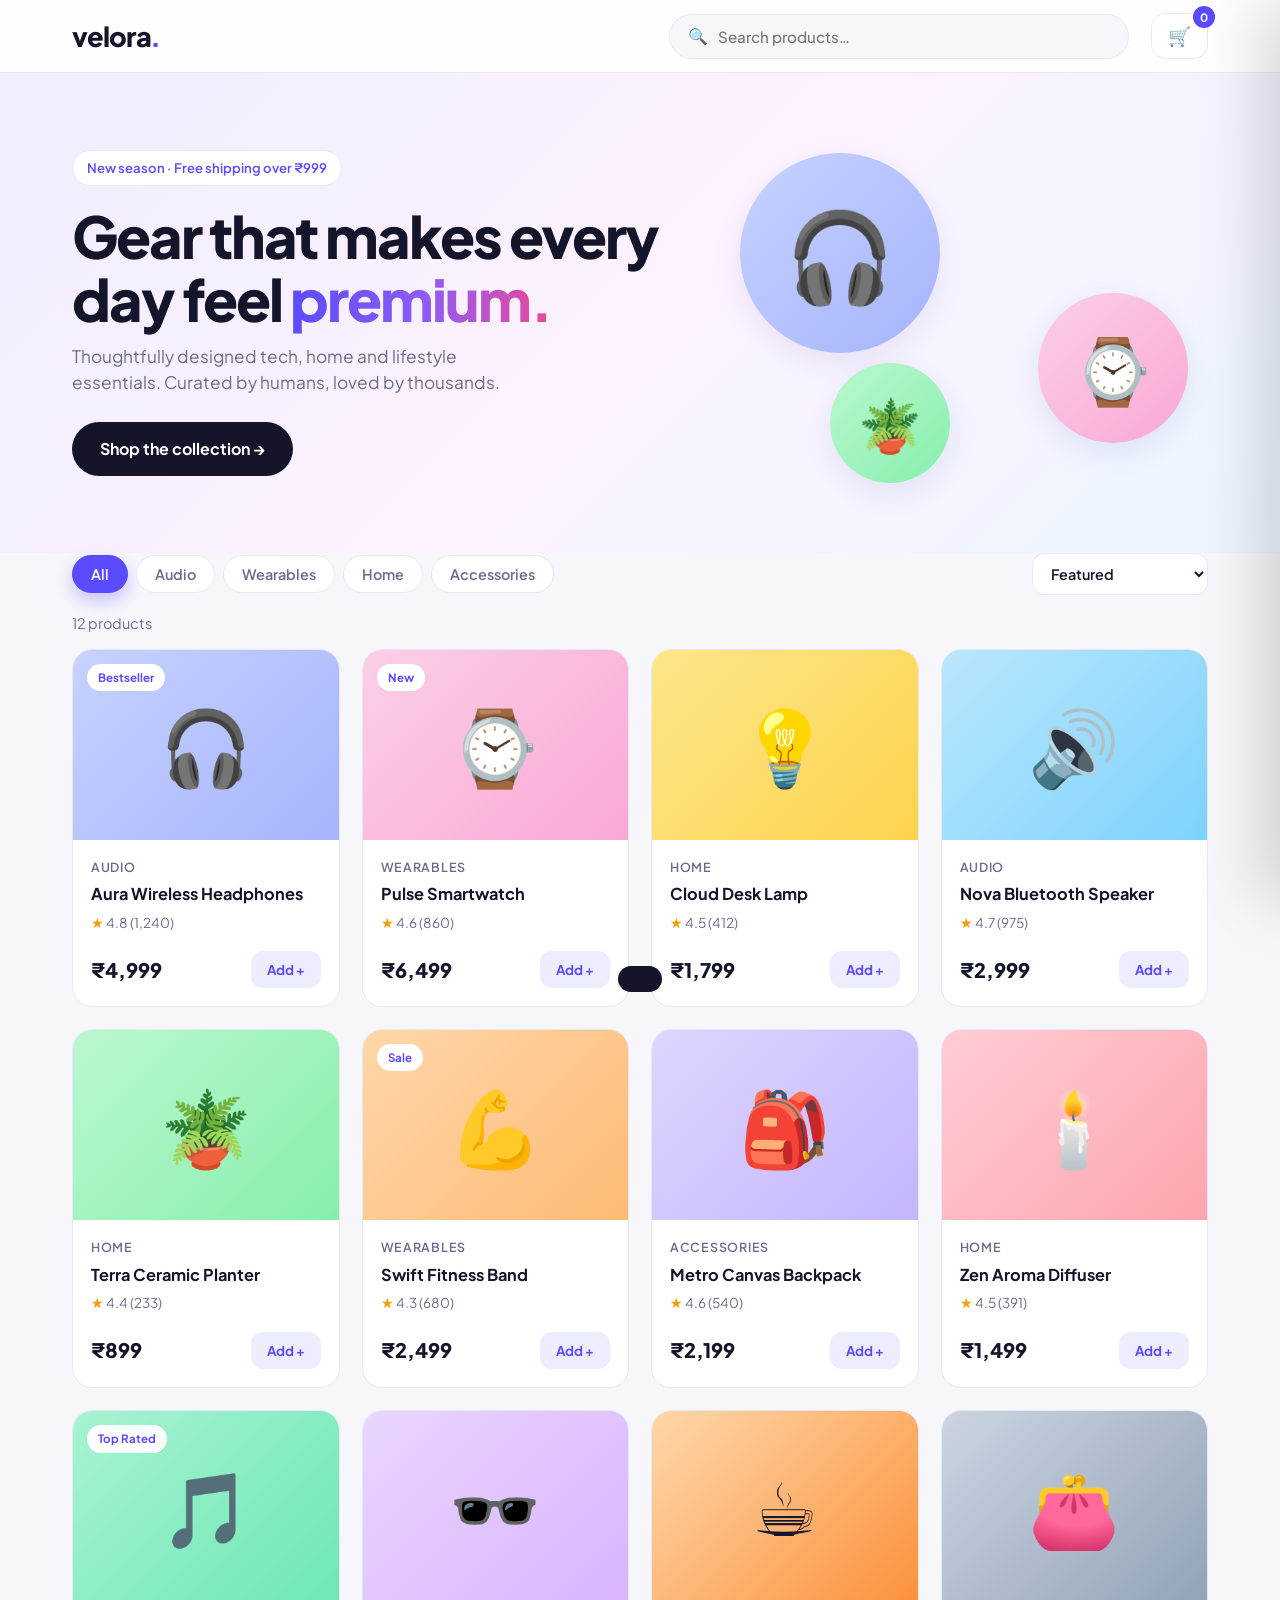
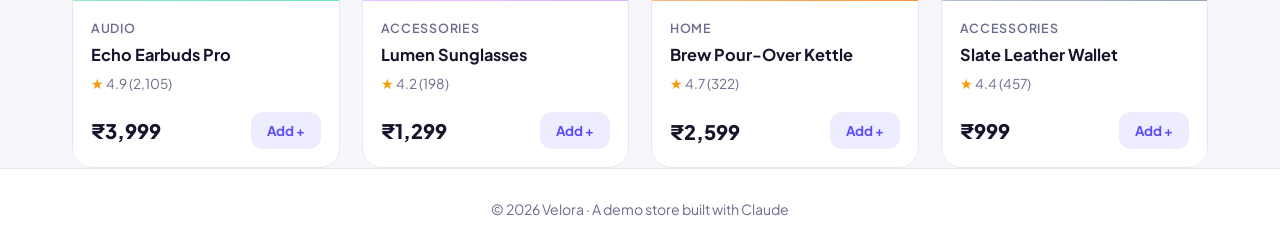
==== index.html @ 09b1001b "Move project files to repo root Co-Authored-By: Claude Sonnet 5.5 <noreply@anthropic.com>" ====
<!DOCTYPE html>
<html lang="en">
<head>
  <meta charset="UTF-8" />
  <meta name="viewport" content="width=device-width, initial-scale=1.0" />
  <title>Velora — Modern Lifestyle Store</title>
  <link rel="preconnect" href="https://fonts.googleapis.com" />
  <link rel="preconnect" href="https://fonts.gstatic.com" crossorigin />
  <link href="https://fonts.googleapis.com/css2?family=Plus+Jakarta+Sans:wght@400;500;600;700;800&display=swap" rel="stylesheet" />
  <link rel="stylesheet" href="style.css" />
</head>
<body>
  <header class="nav">
    <div class="container nav-inner">
      <a class="logo" href="#">velora<span>.</span></a>
      <div class="search">
        <span>🔍</span>
        <input id="search" type="search" placeholder="Search products…" autocomplete="off" />
      </div>
      <button class="cart-btn" id="open-cart" aria-label="Open cart">
        🛒 <span class="badge" id="cart-count">0</span>
      </button>
    </div>
  </header>

  <section class="hero">
    <div class="container hero-inner">
      <div class="hero-text">
        <span class="pill">New season · Free shipping over ₹999</span>
        <h1>Gear that makes every day feel <em>premium.</em></h1>
        <p>Thoughtfully designed tech, home and lifestyle essentials. Curated by humans, loved by thousands.</p>
        <a href="#shop" class="cta">Shop the collection →</a>
      </div>
      <div class="hero-art">
        <div class="orb o1">🎧</div>
        <div class="orb o2">⌚</div>
        <div class="orb o3">🪴</div>
      </div>
    </div>
  </section>

  <main class="container" id="shop">
    <div class="toolbar">
      <div class="chips" id="chips"></div>
      <select id="sort" aria-label="Sort products">
        <option value="featured">Featured</option>
        <option value="low">Price: Low to High</option>
        <option value="high">Price: High to Low</option>
        <option value="rating">Top Rated</option>
      </select>
    </div>
    <p class="result-count" id="result-count"></p>
    <div class="grid" id="grid"></div>
    <p class="no-results" id="no-results" hidden>No products match your search 😕</p>
  </main>

  <footer class="footer">
    <div class="container">© 2026 Velora · A demo store built with Claude</div>
  </footer>

  <div class="overlay" id="overlay"></div>
  <aside class="drawer" id="drawer" aria-label="Shopping cart">
    <div class="drawer-head">
      <h2>Your Cart</h2>
      <button id="close-cart" aria-label="Close cart">✕</button>
    </div>
    <div class="drawer-body" id="cart-items"></div>
    <div class="drawer-foot">
      <div class="row"><span>Subtotal</span><strong id="subtotal">₹0</strong></div>
      <div class="row muted"><span>Shipping</span><span id="shipping">—</span></div>
      <div class="row total"><span>Total</span><strong id="total">₹0</strong></div>
      <button class="checkout" id="checkout">Checkout</button>
    </div>
  </aside>

  <div class="toast" id="toast"></div>

  <script src="products.js"></script>
  <script src="script.js"></script>
</body>
</html>
---- style.css ----
:root {
  --bg: #f7f7fb;
  --surface: #ffffff;
  --text: #14142b;
  --muted: #6b6b8d;
  --border: #e8e8f2;
  --accent: #5b4bff;
  --accent-2: #8b5cf6;
  --accent-soft: #eeecff;
  --danger: #ef4444;
  --radius: 20px;
  --shadow: 0 10px 30px rgba(40, 30, 120, 0.08);
}

* { box-sizing: border-box; margin: 0; padding: 0; }
html { scroll-behavior: smooth; }
body {
  font-family: "Plus Jakarta Sans", system-ui, sans-serif;
  background: var(--bg);
  color: var(--text);
  line-height: 1.5;
}
button { font-family: inherit; cursor: pointer; }
.container { max-width: 1180px; margin: 0 auto; padding: 0 22px; }

/* Navbar */
.nav {
  position: sticky; top: 0; z-index: 20;
  background: rgba(255, 255, 255, 0.82);
  backdrop-filter: blur(14px);
  border-bottom: 1px solid var(--border);
}
.nav-inner { display: flex; align-items: center; gap: 22px; height: 72px; }
.logo { font-size: 1.7rem; font-weight: 800; letter-spacing: -0.04em; color: var(--text); text-decoration: none; }
.logo span { color: var(--accent); }
.search {
  flex: 1; max-width: 460px; margin-left: auto;
  display: flex; align-items: center; gap: 10px;
  background: var(--bg); border: 1px solid var(--border);
  border-radius: 999px; padding: 0 18px;
  transition: border-color 0.2s, box-shadow 0.2s;
}
.search:focus-within { border-color: var(--accent); box-shadow: 0 0 0 4px var(--accent-soft); }
.search input { flex: 1; border: none; background: transparent; padding: 12px 0; font-family: inherit; font-size: 0.95rem; font-weight: 500; outline: none; color: var(--text); }
.cart-btn {
  position: relative; border: 1px solid var(--border); background: var(--surface);
  border-radius: 14px; padding: 10px 16px; font-size: 1.15rem;
  transition: transform 0.15s, box-shadow 0.2s;
}
.cart-btn:hover { box-shadow: var(--shadow); transform: translateY(-1px); }
.badge {
  position: absolute; top: -8px; right: -8px;
  background: var(--accent); color: #fff; font-size: 0.72rem; font-weight: 700;
  min-width: 22px; height: 22px; border-radius: 999px;
  display: grid; place-items: center; padding: 0 6px;
}
.badge.bump { animation: bump 0.3s; }
@keyframes bump { 50% { transform: scale(1.4); } }

/* Hero */
.hero { background: linear-gradient(135deg, #f0edff 0%, #fdf2ff 50%, #eaf6ff 100%); overflow: hidden; }
.hero-inner { display: grid; grid-template-columns: 1.1fr 0.9fr; gap: 30px; align-items: center; padding-top: 70px; padding-bottom: 70px; }
.pill { display: inline-block; background: #fff; border: 1px solid var(--border); color: var(--accent); font-weight: 600; font-size: 0.82rem; padding: 7px 14px; border-radius: 999px; }
.hero h1 { font-size: clamp(2.2rem, 5vw, 3.6rem); line-height: 1.1; letter-spacing: -0.035em; margin: 18px 0 14px; font-weight: 800; }
.hero h1 em { font-style: normal; background: linear-gradient(90deg, var(--accent), var(--accent-2), #ec4899); -webkit-background-clip: text; background-clip: text; color: transparent; }
.hero p { color: var(--muted); font-size: 1.08rem; max-width: 460px; }
.cta {
  display: inline-block; margin-top: 26px; background: var(--text); color: #fff;
  padding: 15px 28px; border-radius: 999px; text-decoration: none; font-weight: 700;
  transition: transform 0.2s, box-shadow 0.2s;
}
.cta:hover { transform: translateY(-2px); box-shadow: 0 14px 30px rgba(20, 20, 43, 0.25); }
.hero-art { position: relative; height: 340px; }
.orb { position: absolute; display: grid; place-items: center; border-radius: 50%; box-shadow: var(--shadow); animation: floaty 6s ease-in-out infinite; }
.o1 { width: 200px; height: 200px; font-size: 5.5rem; background: linear-gradient(135deg, #c7d2fe, #a5b4fc); top: 10px; left: 30px; }
.o2 { width: 150px; height: 150px; font-size: 4rem; background: linear-gradient(135deg, #fbcfe8, #f9a8d4); top: 150px; right: 20px; animation-delay: -2s; }
.o3 { width: 120px; height: 120px; font-size: 3.2rem; background: linear-gradient(135deg, #bbf7d0, #86efac); bottom: 0; left: 120px; animation-delay: -4s; }
@keyframes floaty { 50% { transform: translateY(-16px); } }

/* Toolbar */
main { padding-top: 46px; padding-bottom: 70px; }
.toolbar { display: flex; justify-content: space-between; align-items: center; gap: 14px; flex-wrap: wrap; }
.chips { display: flex; gap: 8px; flex-wrap: wrap; }
.chip {
  border: 1px solid var(--border); background: var(--surface); color: var(--muted);
  padding: 9px 18px; border-radius: 999px; font-weight: 600; font-size: 0.9rem;
  transition: all 0.2s;
}
.chip:hover { border-color: var(--accent); color: var(--accent); }
.chip.active { background: var(--accent); border-color: var(--accent); color: #fff; box-shadow: 0 8px 18px rgba(91, 75, 255, 0.3); }
#sort {
  border: 1px solid var(--border); background: var(--surface); border-radius: 12px;
  padding: 10px 14px; font-family: inherit; font-size: 0.9rem; font-weight: 600; color: var(--text); outline: none;
}
.result-count { color: var(--muted); font-size: 0.9rem; margin: 18px 0 14px; }

/* Product grid */
.grid { display: grid; grid-template-columns: repeat(auto-fill, minmax(250px, 1fr)); gap: 22px; }
.card {
  background: var(--surface); border: 1px solid var(--border); border-radius: var(--radius);
  overflow: hidden; display: flex; flex-direction: column;
  transition: transform 0.25s, box-shadow 0.25s;
  animation: rise 0.4s ease both;
}
.card:hover { transform: translateY(-6px); box-shadow: 0 20px 44px rgba(40, 30, 120, 0.14); }
@keyframes rise { from { opacity: 0; transform: translateY(14px); } to { opacity: 1; transform: none; } }
.art { position: relative; height: 190px; display: grid; place-items: center; font-size: 4.6rem; transition: transform 0.35s; }
.card:hover .art span { display: inline-block; transform: scale(1.12) rotate(-4deg); }
.art span { transition: transform 0.35s; }
.tag { position: absolute; top: 14px; left: 14px; background: #fff; font-size: 0.72rem; font-weight: 700; padding: 5px 11px; border-radius: 999px; color: var(--accent); }
.info { padding: 18px; display: flex; flex-direction: column; gap: 6px; flex: 1; }
.cat { color: var(--muted); font-size: 0.78rem; font-weight: 600; text-transform: uppercase; letter-spacing: 0.06em; }
.name { font-weight: 700; font-size: 1.02rem; }
.rating { color: var(--muted); font-size: 0.85rem; }
.rating b { color: #f59e0b; }
.buy { display: flex; justify-content: space-between; align-items: center; margin-top: auto; padding-top: 12px; }
.price { font-size: 1.25rem; font-weight: 800; }
.add {
  border: none; background: var(--accent-soft); color: var(--accent); font-weight: 700;
  padding: 10px 16px; border-radius: 12px; transition: all 0.2s;
}
.add:hover { background: var(--accent); color: #fff; }
.no-results { text-align: center; padding: 60px 0; color: var(--muted); font-size: 1.1rem; }

/* Cart drawer */
.overlay { position: fixed; inset: 0; background: rgba(20, 20, 43, 0.45); opacity: 0; pointer-events: none; transition: opacity 0.3s; z-index: 30; }
.overlay.show { opacity: 1; pointer-events: auto; }
.drawer {
  position: fixed; top: 0; right: 0; height: 100%; width: min(420px, 100%);
  background: var(--surface); z-index: 40; display: flex; flex-direction: column;
  transform: translateX(100%); transition: transform 0.35s cubic-bezier(0.22, 1, 0.36, 1);
  box-shadow: -20px 0 60px rgba(0, 0, 0, 0.15);
}
.drawer.open { transform: none; }
.drawer-head { display: flex; justify-content: space-between; align-items: center; padding: 22px; border-bottom: 1px solid var(--border); }
.drawer-head h2 { font-size: 1.25rem; font-weight: 800; }
.drawer-head button { border: none; background: var(--bg); width: 36px; height: 36px; border-radius: 50%; font-size: 1rem; }
.drawer-body { flex: 1; overflow-y: auto; padding: 18px 22px; display: flex; flex-direction: column; gap: 14px; }
.empty-cart { text-align: center; color: var(--muted); margin-top: 80px; }
.empty-cart div { font-size: 3.4rem; margin-bottom: 8px; }
.line { display: flex; gap: 14px; align-items: center; }
.line .thumb { width: 64px; height: 64px; border-radius: 16px; display: grid; place-items: center; font-size: 1.9rem; flex-shrink: 0; }
.line .meta { flex: 1; min-width: 0; }
.line .meta b { display: block; font-size: 0.95rem; }
.line .meta small { color: var(--muted); }
.qty { display: flex; align-items: center; gap: 8px; margin-top: 6px; }
.qty button { width: 26px; height: 26px; border-radius: 8px; border: 1px solid var(--border); background: var(--surface); font-weight: 700; }
.qty button:hover { border-color: var(--accent); color: var(--accent); }
.line .remove { border: none; background: none; color: var(--muted); font-size: 1rem; }
.line .remove:hover { color: var(--danger); }
.drawer-foot { padding: 20px 22px 24px; border-top: 1px solid var(--border); display: flex; flex-direction: column; gap: 8px; }
.row { display: flex; justify-content: space-between; }
.row.muted { color: var(--muted); font-size: 0.9rem; }
.row.total { font-size: 1.2rem; margin-top: 4px; padding-top: 12px; border-top: 1px dashed var(--border); }
.checkout {
  margin-top: 10px; border: none; color: #fff; font-weight: 700; font-size: 1rem; padding: 16px;
  border-radius: 14px; background: linear-gradient(135deg, var(--accent), var(--accent-2));
  box-shadow: 0 12px 26px rgba(91, 75, 255, 0.35); transition: transform 0.15s;
}
.checkout:hover { transform: translateY(-2px); }
.checkout:disabled { opacity: 0.45; cursor: not-allowed; transform: none; }

/* Toast + footer */
.toast {
  position: fixed; bottom: 28px; left: 50%; transform: translate(-50%, 120px);
  background: var(--text); color: #fff; padding: 13px 22px; border-radius: 999px;
  font-weight: 600; font-size: 0.92rem; z-index: 60; transition: transform 0.35s;
}
.toast.show { transform: translate(-50%, 0); }
.footer { text-align: center; padding: 30px 0; color: var(--muted); font-size: 0.88rem; border-top: 1px solid var(--border); background: var(--surface); }

@media (max-width: 760px) {
  .hero-inner { grid-template-columns: 1fr; padding-top: 44px; padding-bottom: 44px; }
  .hero-art { display: none; }
  .search { max-width: none; }
  .logo { font-size: 1.4rem; }
}
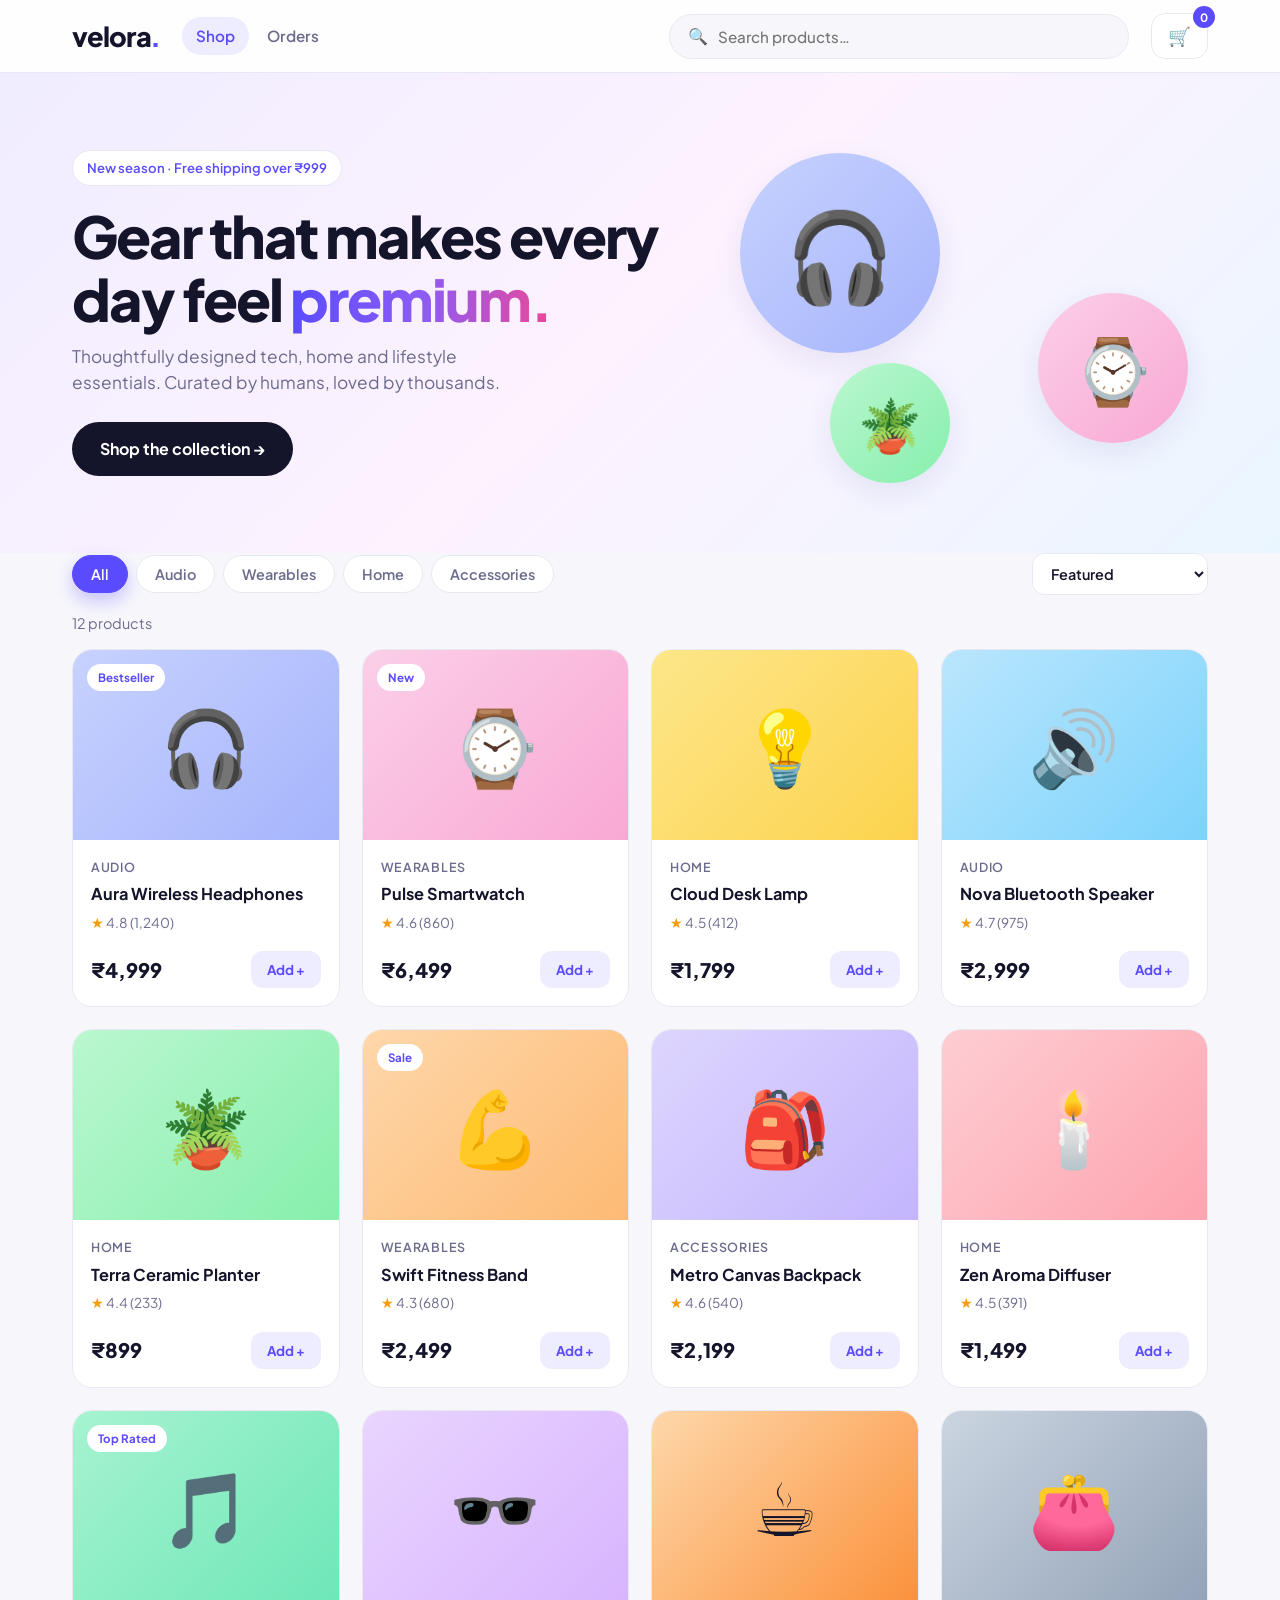
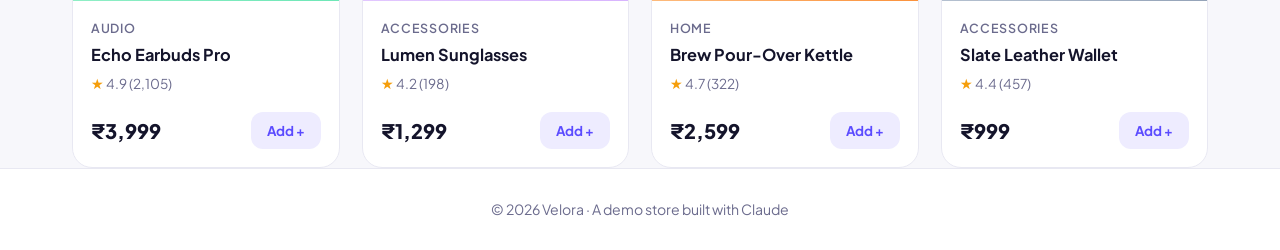
==== commit 8f8714c7: "feat: save orders at checkout and move cart code into shared cart.js Checkout now stores an order sn" ====
--- a/index.html
+++ b/index.html
@@ -7,15 +7,19 @@
   <link rel="preconnect" href="https://fonts.googleapis.com" />
   <link rel="preconnect" href="https://fonts.gstatic.com" crossorigin />
   <link href="https://fonts.googleapis.com/css2?family=Plus+Jakarta+Sans:wght@400;500;600;700;800&display=swap" rel="stylesheet" />
-  <link rel="stylesheet" href="style.css" />
+  <link rel="stylesheet" href="style.css?v=2" />
 </head>
 <body>
   <header class="nav">
     <div class="container nav-inner">
-      <a class="logo" href="#">velora<span>.</span></a>
+      <a class="logo" href="index.html">velora<span>.</span></a>
+      <nav class="nav-links" aria-label="Main">
+        <a href="index.html" aria-current="page">Shop</a>
+        <a href="orders.html">Orders</a>
+      </nav>
       <div class="search">
         <span>🔍</span>
-        <input id="search" type="search" placeholder="Search products…" autocomplete="off" />
+        <input id="search" type="search" placeholder="Search products…" aria-label="Search products" autocomplete="off" />
       </div>
       <button class="cart-btn" id="open-cart" aria-label="Open cart">
         🛒 <span class="badge" id="cart-count">0</span>
@@ -73,9 +77,10 @@
     </div>
   </aside>
 
-  <div class="toast" id="toast"></div>
+  <div class="toast" id="toast" role="status" aria-live="polite" aria-atomic="true"></div>
 
-  <script src="products.js"></script>
-  <script src="script.js"></script>
+  <script src="products.js?v=2"></script>
+  <script src="cart.js?v=2"></script>
+  <script src="script.js?v=2"></script>
 </body>
 </html>
--- a/style.css
+++ b/style.css
@@ -30,7 +30,7 @@
   backdrop-filter: blur(14px);
   border-bottom: 1px solid var(--border);
 }
-.nav-inner { display: flex; align-items: center; gap: 22px; height: 72px; }
+.nav-inner { display: flex; align-items: center; gap: 22px; min-height: 72px; padding-top: 10px; padding-bottom: 10px; row-gap: 10px; flex-wrap: wrap; }
 .logo { font-size: 1.7rem; font-weight: 800; letter-spacing: -0.04em; color: var(--text); text-decoration: none; }
 .logo span { color: var(--accent); }
 .search {
@@ -40,6 +40,8 @@
   border-radius: 999px; padding: 0 18px;
   transition: border-color 0.2s, box-shadow 0.2s;
 }
+.search { min-width: 0; }
+.search input { min-width: 0; width: 100%; }
 .search:focus-within { border-color: var(--accent); box-shadow: 0 0 0 4px var(--accent-soft); }
 .search input { flex: 1; border: none; background: transparent; padding: 12px 0; font-family: inherit; font-size: 0.95rem; font-weight: 500; outline: none; color: var(--text); }
 .cart-btn {
@@ -129,9 +131,8 @@
   position: fixed; top: 0; right: 0; height: 100%; width: min(420px, 100%);
   background: var(--surface); z-index: 40; display: flex; flex-direction: column;
   transform: translateX(100%); transition: transform 0.35s cubic-bezier(0.22, 1, 0.36, 1);
-  box-shadow: -20px 0 60px rgba(0, 0, 0, 0.15);
-}
-.drawer.open { transform: none; }
+}
+.drawer.open { transform: none; box-shadow: -20px 0 60px rgba(0, 0, 0, 0.15); }
 .drawer-head { display: flex; justify-content: space-between; align-items: center; padding: 22px; border-bottom: 1px solid var(--border); }
 .drawer-head h2 { font-size: 1.25rem; font-weight: 800; }
 .drawer-head button { border: none; background: var(--bg); width: 36px; height: 36px; border-radius: 50%; font-size: 1rem; }
@@ -165,13 +166,116 @@
   position: fixed; bottom: 28px; left: 50%; transform: translate(-50%, 120px);
   background: var(--text); color: #fff; padding: 13px 22px; border-radius: 999px;
   font-weight: 600; font-size: 0.92rem; z-index: 60; transition: transform 0.35s;
+  display: flex; align-items: center; gap: 14px; max-width: calc(100vw - 24px); width: max-content;
 }
 .toast.show { transform: translate(-50%, 0); }
+.toast:empty { display: none; }
+.toast.error { background: var(--danger); }
+.toast a { color: #c7d2fe; font-weight: 700; text-decoration: underline; text-underline-offset: 3px; white-space: nowrap; }
+.toast.error a { color: #fff; }
 .footer { text-align: center; padding: 30px 0; color: var(--muted); font-size: 0.88rem; border-top: 1px solid var(--border); background: var(--surface); }
 
 @media (max-width: 760px) {
+  .nav-inner { gap: 12px; }
   .hero-inner { grid-template-columns: 1fr; padding-top: 44px; padding-bottom: 44px; }
   .hero-art { display: none; }
-  .search { max-width: none; }
+  .nav-inner .search { order: 5; flex: 1 1 100%; max-width: none; margin-left: 0; }
   .logo { font-size: 1.4rem; }
 }
+
+/* ---------- Navbar links ---------- */
+.nav-links { display: flex; gap: 4px; margin-right: auto; }
+.nav-links a {
+  color: var(--muted); text-decoration: none; font-weight: 600; font-size: 0.95rem;
+  padding: 8px 14px; border-radius: 999px; transition: color 0.2s, background 0.2s;
+}
+.nav-links a:hover { color: var(--accent); background: var(--accent-soft); }
+.nav-links a[aria-current="page"] { color: var(--accent); background: var(--accent-soft); }
+
+/* ---------- Focus + shared bits ---------- */
+:focus-visible { outline: 3px solid var(--accent); outline-offset: 2px; }
+.search input:focus-visible { outline: none; } /* the wrapper shows a focus ring instead */
+[hidden] { display: none !important; }
+
+.btn-ghost, .btn-danger {
+  border: 1px solid var(--border); background: var(--surface); color: var(--text);
+  font-weight: 700; font-size: 0.9rem; padding: 10px 18px; border-radius: 999px; transition: all 0.2s;
+}
+.btn-ghost:hover:not(:disabled) { border-color: var(--accent); color: var(--accent); }
+.btn-ghost.danger { color: var(--danger); }
+.btn-ghost.danger:hover:not(:disabled) { border-color: var(--danger); color: var(--danger); background: #fef2f2; }
+.btn-ghost:disabled { opacity: 0.45; cursor: not-allowed; }
+.btn-danger { background: var(--danger); border-color: var(--danger); color: #fff; }
+.btn-danger:hover { box-shadow: 0 8px 18px rgba(239, 68, 68, 0.35); transform: translateY(-1px); }
+
+/* ---------- Order history ---------- */
+.orders-page { max-width: 880px; padding-top: 40px; padding-bottom: 70px; }
+.page-head { display: flex; justify-content: space-between; align-items: flex-end; gap: 16px; flex-wrap: wrap; margin-bottom: 26px; }
+.page-head h1 { font-size: clamp(1.9rem, 4.5vw, 2.6rem); font-weight: 800; letter-spacing: -0.035em; line-height: 1.15; }
+.stats { display: flex; gap: 12px; flex-wrap: wrap; margin-top: 16px; }
+.stat { background: var(--surface); border: 1px solid var(--border); border-radius: 16px; padding: 12px 20px; box-shadow: var(--shadow); min-width: 130px; }
+.stat span { display: block; color: var(--muted); font-size: 0.75rem; font-weight: 600; text-transform: uppercase; letter-spacing: 0.06em; }
+.stat strong { font-size: 1.4rem; font-weight: 800; letter-spacing: -0.02em; }
+
+.confirm-bar {
+  display: flex; align-items: center; justify-content: space-between; gap: 14px; flex-wrap: wrap;
+  background: #fef2f2; border: 1px solid #fecaca; border-radius: var(--radius);
+  padding: 16px 20px; margin-bottom: 22px; animation: rise 0.25s ease both;
+}
+.confirm-bar p { font-weight: 600; color: #991b1b; }
+.confirm-actions { display: flex; gap: 10px; flex-wrap: wrap; }
+
+.orders-toolbar .search { flex: 1 1 240px; max-width: 340px; margin-left: auto; }
+.orders-list { display: flex; flex-direction: column; gap: 20px; }
+.order-card { overflow: visible; padding: 22px; gap: 16px; box-shadow: var(--shadow); }
+.order-card:hover { transform: translateY(-2px); box-shadow: 0 16px 36px rgba(40, 30, 120, 0.12); }
+.order-top { display: flex; justify-content: space-between; align-items: flex-start; gap: 12px; flex-wrap: wrap; }
+.order-idblock { display: flex; flex-direction: column; min-width: 0; }
+.order-id { font-weight: 800; font-size: 1.1rem; letter-spacing: 0.02em; overflow-wrap: anywhere; }
+.order-date { color: var(--muted); font-size: 0.85rem; }
+
+.status-badge { font-size: 0.78rem; font-weight: 700; padding: 6px 14px; border-radius: 999px; white-space: nowrap; }
+.status-processing { background: #fef3c7; color: #92400e; }
+.status-shipped { background: #dbeafe; color: #1d4ed8; }
+.status-delivered { background: #dcfce7; color: #166534; }
+
+.order-items { list-style: none; display: flex; flex-direction: column; gap: 12px; border-top: 1px solid var(--border); border-bottom: 1px solid var(--border); padding: 16px 0; }
+.order-item { display: flex; align-items: center; gap: 14px; flex-wrap: wrap; }
+.order-item .thumb { width: 56px; height: 56px; border-radius: 16px; display: grid; place-items: center; font-size: 1.7rem; flex-shrink: 0; }
+.oi-meta { flex: 1 1 160px; min-width: 0; }
+.oi-meta b { display: block; font-size: 0.95rem; overflow-wrap: anywhere; }
+.oi-meta small { color: var(--muted); }
+.oi-line { font-weight: 700; margin-left: auto; }
+
+.order-foot { display: flex; justify-content: space-between; align-items: flex-end; gap: 16px; flex-wrap: wrap; }
+.order-sums { flex: 1 1 220px; max-width: 320px; display: flex; flex-direction: column; gap: 6px; }
+.sum-row { display: flex; justify-content: space-between; gap: 12px; }
+.sum-row.muted { color: var(--muted); font-size: 0.9rem; }
+.sum-row.total { font-size: 1.15rem; font-weight: 800; margin-top: 4px; padding-top: 10px; border-top: 1px dashed var(--border); }
+.sum-row dd { margin: 0; }
+.reorder { padding: 12px 22px; }
+
+.empty-state { text-align: center; padding: 56px 20px; display: flex; flex-direction: column; align-items: center; gap: 10px; animation: rise 0.4s ease both; }
+.empty-state h2 { font-size: 1.5rem; font-weight: 800; letter-spacing: -0.02em; }
+.empty-state p { color: var(--muted); max-width: 380px; }
+.empty-state svg { max-width: 100%; height: auto; }
+.empty-state .cta { margin-top: 12px; }
+.empty-state.compact { padding: 40px 20px; }
+.big-emoji { font-size: 3.2rem; }
+
+@media (max-width: 520px) {
+  .container { padding-left: 16px; padding-right: 16px; }
+  .order-card { padding: 18px; }
+  .nav-links a { padding: 8px 10px; }
+  .order-sums { max-width: none; }
+  .reorder { width: 100%; }
+  .toast { bottom: 16px; }
+  .orders-toolbar .search { max-width: none; flex-basis: 100%; margin-left: 0; }
+}
+
+/* ---------- Reduced motion ---------- */
+@media (prefers-reduced-motion: reduce) {
+  html { scroll-behavior: auto; }
+  *, *::before, *::after { animation-duration: 0.001ms !important; animation-iteration-count: 1 !important; animation-delay: 0ms !important; transition-duration: 0.001ms !important; }
+  .card:hover, .order-card:hover, .cta:hover, .checkout:hover, .cart-btn:hover { transform: none; }
+}
